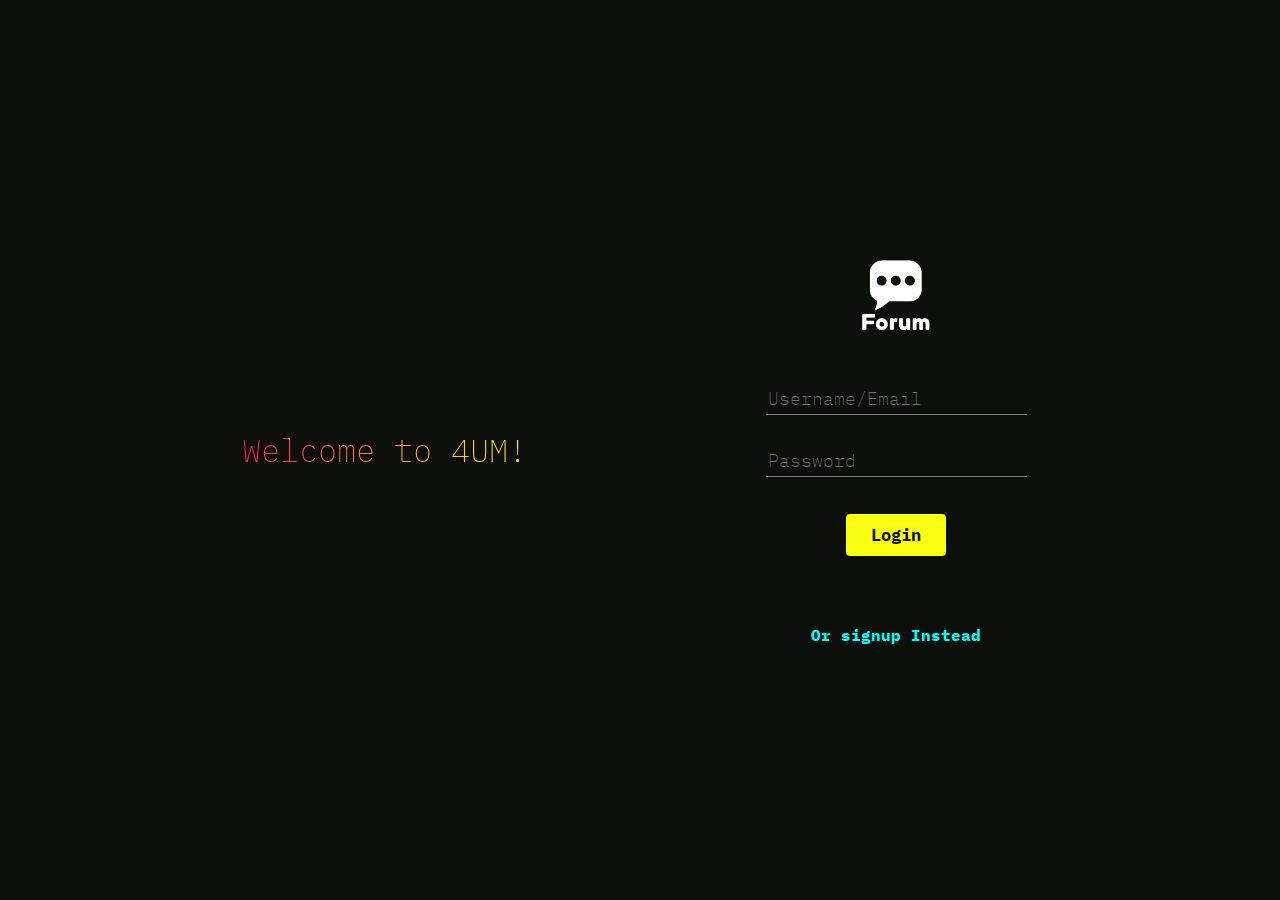
==== static/html/login.html @ f1758c74 "final version" ====
<!doctype html>
<html lang="en">

<head>
  <meta charset="UTF-8" />
  <meta name="viewport" content="width=device-width, initial-scale=1.0" />
  <meta name="google-signin-client_id"
    content="173893630139-4nbjs26flrgd6s706654isufjj91vt7v.apps.googleusercontent.com" />
  <link rel="stylesheet" href="/static/css/starterpages.css" />
  <link rel="shortcut icon" type="image/x-icon" href="../static/assets/favicon.ico">
  <title>4UM Login</title>
</head>

<body>
  <div class="logo">
    <h1>Welcome to 4UM!</h1>
  </div>
  <div class="form">
    <img src="/static/assets/logo.png" alt="Amjad we need a logo bruh" class="logoClass"
      onclick="window.location.replace('/')" />
    <form>
      <input name="Email" placeholder="Username/Email" type="text" required autocomplete="false" />
      <input name="Password" placeholder="Password" type="password" autocomplete="false" required />
      <button type="button" class="LoginBtn" id="submit" onclick="sendLoginRequest()">
        <span>Login</span>
      </button>
      <div class="g-signin2" data-onsuccess="onSignIn"></div>
      <a class="entrypagehref" href="/signup">Or signup Instead</a>
    </form>
  </div>
  <script src="/static/js/login.js"></script>
</body>

</html>
---- static/css/starterpages.css ----
@import url("https://fonts.googleapis.com/css2?family=IBM+Plex+Mono:wght@300&display=swap");
@import url("https://fonts.googleapis.com/css2?family=IBM+Plex+Mono:wght@200&display=swap");
@import url("https://fonts.googleapis.com/css2?family=IBM+Plex+Mono:wght@200&family=Noto+Sans&display=swap");

body,
html {
  margin: 0;
  height: 100%;
  overflow: hidden;
}

body::-webkit-scrollbar {
  display: none;
}

body {
  background-color: #0C0F0A;
  display: flex;
  align-items: center;
  justify-content: center;
}

.form,
.logo {
  width: 40vw;
  height: 100vh;
}

.form {
  display: flex;
  flex-direction: column;
}

.logo {
  display: flex;
  flex-direction: column;
  justify-content: center;
  align-items: center;
  gap: 2em;
}

.logo h1 {
  background: linear-gradient(to right, #FF206E, #FBFF12);
  -webkit-background-clip: text;
  background-clip: text;
  -webkit-text-fill-color: transparent;
  font-family: "IBM Plex Mono", monospace, sans-serif;
  font-weight: 200;
}

.logo img {
  filter: invert(100%);
}

.form {
  display: flex;
  align-items: center;
  justify-content: center;
}

.form form {
  display: flex;
  flex-direction: column;
  justify-content: center;
  align-items: center;
  gap: 2em;
}

input[type="text"],
input[type="password"] {
  background-color: transparent;
  border: 0;
  border-bottom: 0.5px solid grey;
  padding-bottom: 0.2em;
  font-size: large;
  color: white;
  font-family: "Noto Sans", sans-serif;
  transition-duration: 0.5s;
}

input[type="text"]:focus,
input[type="password"]:focus {
  background-color: transparent;
  border-bottom: 0.8px solid #FBFF12;
  padding-bottom: 0.5em;
  outline: 0;
}

input[type="text"]::placeholder,
input[type="password"]::placeholder {
  font-size: large;
  font-weight: 200;
  font-family: "IBM Plex Mono", sans-serif;
}

button {
  display: inline-block;
  border-radius: 4px;
  background-color: #FBFF12;
  border: none;
  color: #0C0F0A;
  text-align: center;
  font-size: 17px;
  font-family: "IBM Plex Mono", sans-serif;
  font-weight: 700;
  padding: 10px;
  width: 100px;
  transition: all 0.5s;
  cursor: pointer;
  margin: 5px;
}

button span {
  cursor: pointer;
  display: inline-block;
  position: relative;
  transition: 0.5s;
}

button span:after {
  content: "»";
  position: absolute;
  opacity: 0;
  top: 0;
  right: -15px;
  transition: 0.5s;
}

button:hover {
  background-color: #FF206E;
}

button:hover span {
  padding-right: 15px;
}

button:hover span:after {
  opacity: 1;
  right: 0;
}

.entrypagehref {
  all: unset;
  cursor: pointer;
  color: cyan;
  font-family: 'IBM Plex Mono', monospace, sans-serif;
  font-weight: 700;
  transition-duration: 0.4s;
}

.entrypagehref:hover {
  color: #FF206E;
}

.signuperr {
  font-family: 'IBM Plex Mono', monospace, sans-serif;
  font-size: 1.5rem;
  margin-top: 1em;
  margin-bottom: 1em;
  color: rgb(255, 0, 0);
}

.logoClass {
  filter: invert(100%);
  width: 80px;
  height: 80px;
  cursor: pointer;
  margin-bottom: 50px;
}
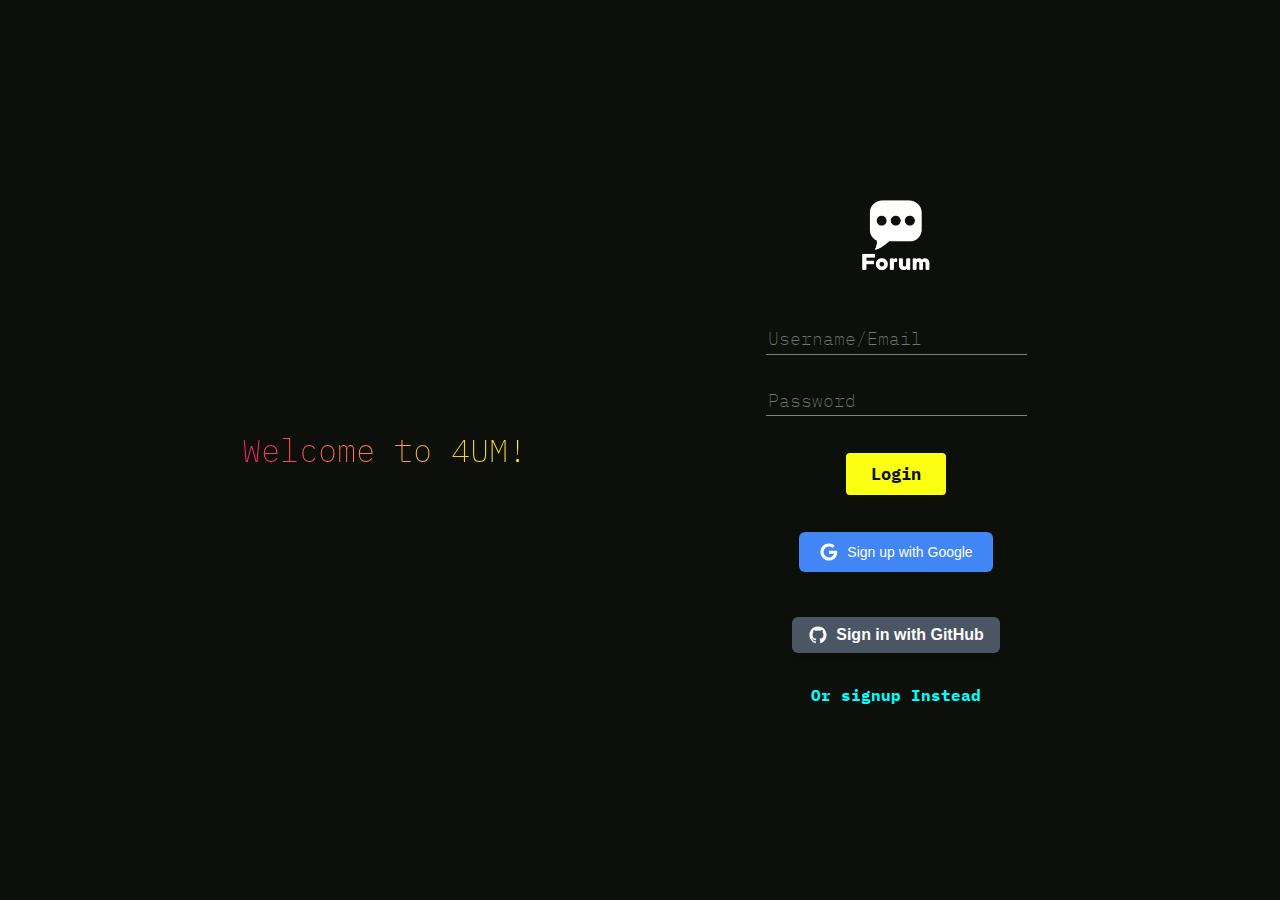
==== commit 85c757b7: "security" ====
--- a/static/html/login.html
+++ b/static/html/login.html
@@ -4,10 +4,10 @@
 <head>
   <meta charset="UTF-8" />
   <meta name="viewport" content="width=device-width, initial-scale=1.0" />
-  <meta name="google-signin-client_id"
-    content="173893630139-4nbjs26flrgd6s706654isufjj91vt7v.apps.googleusercontent.com" />
   <link rel="stylesheet" href="/static/css/starterpages.css" />
+  <script src="/static/js/login.js"></script>
   <link rel="shortcut icon" type="image/x-icon" href="../static/assets/favicon.ico">
+  <script src="https://accounts.google.com/gsi/client" async></script>
   <title>4UM Login</title>
 </head>
 
@@ -21,14 +21,34 @@
     <form>
       <input name="Email" placeholder="Username/Email" type="text" required autocomplete="false" />
       <input name="Password" placeholder="Password" type="password" autocomplete="false" required />
-      <button type="button" class="LoginBtn" id="submit" onclick="sendLoginRequest()">
+      <button type="button" class="signup-button" id="submit" onclick="sendLoginRequest()">
         <span>Login</span>
       </button>
-      <div class="g-signin2" data-onsuccess="onSignIn"></div>
+      <!-- <div id="buttonDiv"></div> -->
+      <div class="px-6 sm:px-0 max-w-sm">
+        <button type="button" class="google-signup-button" onclick="googleinfo()">
+          <svg width="20" height="20" fill="currentColor" class="mr-2" viewBox="0 0 1792 1792" xmlns="http://www.w3.org/2000/svg">
+            <path d="M896 786h725q12 67 12 128 0 217-91 387.5t-259.5 266.5-386.5 96q-157 0-299-60.5t-245-163.5-163.5-245-60.5-299 60.5-299 163.5-245 245-163.5 299-60.5q300 0 515 201l-209 201q-123-119-306-119-129 0-238.5 65t-173.5 176.5-64 243.5 64 243.5 173.5 176.5 238.5 65q87 0 160-24t120-60 82-82 51.5-87 22.5-78h-436v-264z"></path>
+          </svg>
+          </svg>Sign up with Google</button>
+      </div>
+      <div>
+        <!-- <a href="/github" class="github-link"> -->
+          <button type="button" class="github-button" onclick="githubresp2()">
+            <svg xmlns="http://www.w3.org/2000/svg" width="20" height="20" fill="currentColor" class="github-icon"
+              viewBox="0 0 1792 1792">
+              <path
+                d="M896 128q209 0 385.5 103t279.5 279.5 103 385.5q0 251-146.5 451.5t-378.5 277.5q-27 5-40-7t-13-30q0-3 .5-76.5t.5-134.5q0-97-52-142 57-6 102.5-18t94-39 81-66.5 53-105 20.5-150.5q0-119-79-206 37-91-8-204-28-9-81 11t-92 44l-38 24q-93-26-192-26t-192 26q-16-11-42.5-27t-83.5-38.5-85-13.5q-45 113-8 204-79 87-79 206 0 85 20.5 150t52.5 105 80.5 67 94 39 102.5 18q-39 36-49 103-21 10-45 15t-57 5-65.5-21.5-55.5-62.5q-19-32-48.5-52t-49.5-24l-20-3q-21 0-29 4.5t-5 11.5 9 14 13 12l7 5q22 10 43.5 38t31.5 51l10 23q13 38 44 61.5t67 30 69.5 7 55.5-3.5l23-4q0 38 .5 88.5t.5 54.5q0 18-13 30t-40 7q-232-77-378.5-277.5t-146.5-451.5q0-209 103-385.5t279.5-279.5 385.5-103zm-477 1103q3-7-7-12-10-3-13 2-3 7 7 12 9 6 13-2zm31 34q7-5-2-16-10-9-16-3-7 5 2 16 10 10 16 3zm30 45q9-7 0-19-8-13-17-6-9 5 0 18t17 7zm42 42q8-8-4-19-12-12-20-3-9 8 4 19 12 12 20 3zm57 25q3-11-13-16-15-4-19 7t13 15q15 6 19-6zm63 5q0-13-17-11-16 0-16 11 0 13 17 11 16 0 16-11zm58-10q-2-11-18-9-16 3-14 15t18 8 14-14z">
+              </path>
+            </svg>
+            Sign in with GitHub
+          </button>
+        <!-- </a> -->
+      </div>
       <a class="entrypagehref" href="/signup">Or signup Instead</a>
     </form>
   </div>
   <script src="/static/js/login.js"></script>
 </body>
 
-</html>+</html>
--- a/static/css/starterpages.css
+++ b/static/css/starterpages.css
@@ -93,7 +93,7 @@
   font-family: "IBM Plex Mono", sans-serif;
 }
 
-button {
+.signup-button {
   display: inline-block;
   border-radius: 4px;
   background-color: #FBFF12;
@@ -110,14 +110,14 @@
   margin: 5px;
 }
 
-button span {
+.signup-button span {
   cursor: pointer;
   display: inline-block;
   position: relative;
   transition: 0.5s;
 }
 
-button span:after {
+.signup-button :after {
   content: "»";
   position: absolute;
   opacity: 0;
@@ -126,15 +126,15 @@
   transition: 0.5s;
 }
 
-button:hover {
+.signup-button :hover {
   background-color: #FF206E;
 }
 
-button:hover span {
+.signup-button :hover span {
   padding-right: 15px;
 }
 
-button:hover span:after {
+.signup-button :hover span:after {
   opacity: 1;
   right: 0;
 }
@@ -166,4 +166,72 @@
   height: 80px;
   cursor: pointer;
   margin-bottom: 50px;
-}+}
+
+.github-button {
+  /* Button styles */
+  margin-top: 6%;
+  display: flex;
+  justify-content: center;
+  align-items: center;
+  background-color: #4B5563; /* Gray-600 */
+  color: #FFFFFF; /* White */
+  width: 100%;
+  max-width: 20rem; /* Adjust max-width as needed */
+  padding: 0.5rem 1rem;
+  border: none;
+  border-radius: 0.375rem; /* Rounded-lg */
+  font-size: 1rem; /* Base font size */
+  font-weight: 600; /* Semibold */
+  cursor: pointer;
+  transition: background-color 0.2s ease-in-out, box-shadow 0.2s ease-in-out;
+
+  /* Button shadow */
+  box-shadow: 0 2px 0 rgba(0, 0, 0, 0.05), 0 2px 4px rgba(0, 0, 0, 0.1);
+
+  /* Hover state */
+  &:hover {
+    background-color: #4F5567; /* Gray-700 */
+  }
+
+  /* Focus styles */
+  &:focus {
+    outline: none;
+    box-shadow: 0 0 0 2px #4B5563, 0 0 0 4px rgba(66, 153, 225, 0.5); /* Ring-gray-500 */
+  }
+
+  /* SVG icon styles */
+  .github-icon {
+    margin-right: 0.5rem;
+    width: 1.25rem; /* Adjust icon size as needed */
+    height: 1.25rem;
+    fill: currentColor;
+  }
+}
+
+.google-signup-button {
+  display: inline-flex;
+  align-items: center;
+  justify-content: space-between;
+  width: 100%;
+  padding: 10px 20px; /* Adjust padding as needed */
+  font-size: 14px; /* Adjust font size as needed */
+  font-weight: 500; /* Adjust font weight as needed */
+  color: #fff;
+  background-color: #4285F4;
+  border: none;
+  border-radius: 6px;
+  cursor: pointer;
+  transition: background-color 0.3s ease;
+  outline: none;
+}
+
+.google-signup-button:hover {
+  background-color: rgba(66, 133, 244, 0.9); /* Adjust hover color as needed */
+}
+
+.google-signup-button svg {
+  margin-right: 8px; /* Adjust icon margin as needed */
+  width: 20px; /* Adjust icon width as needed */
+  height: 20px; /* Adjust icon height as needed */
+}
